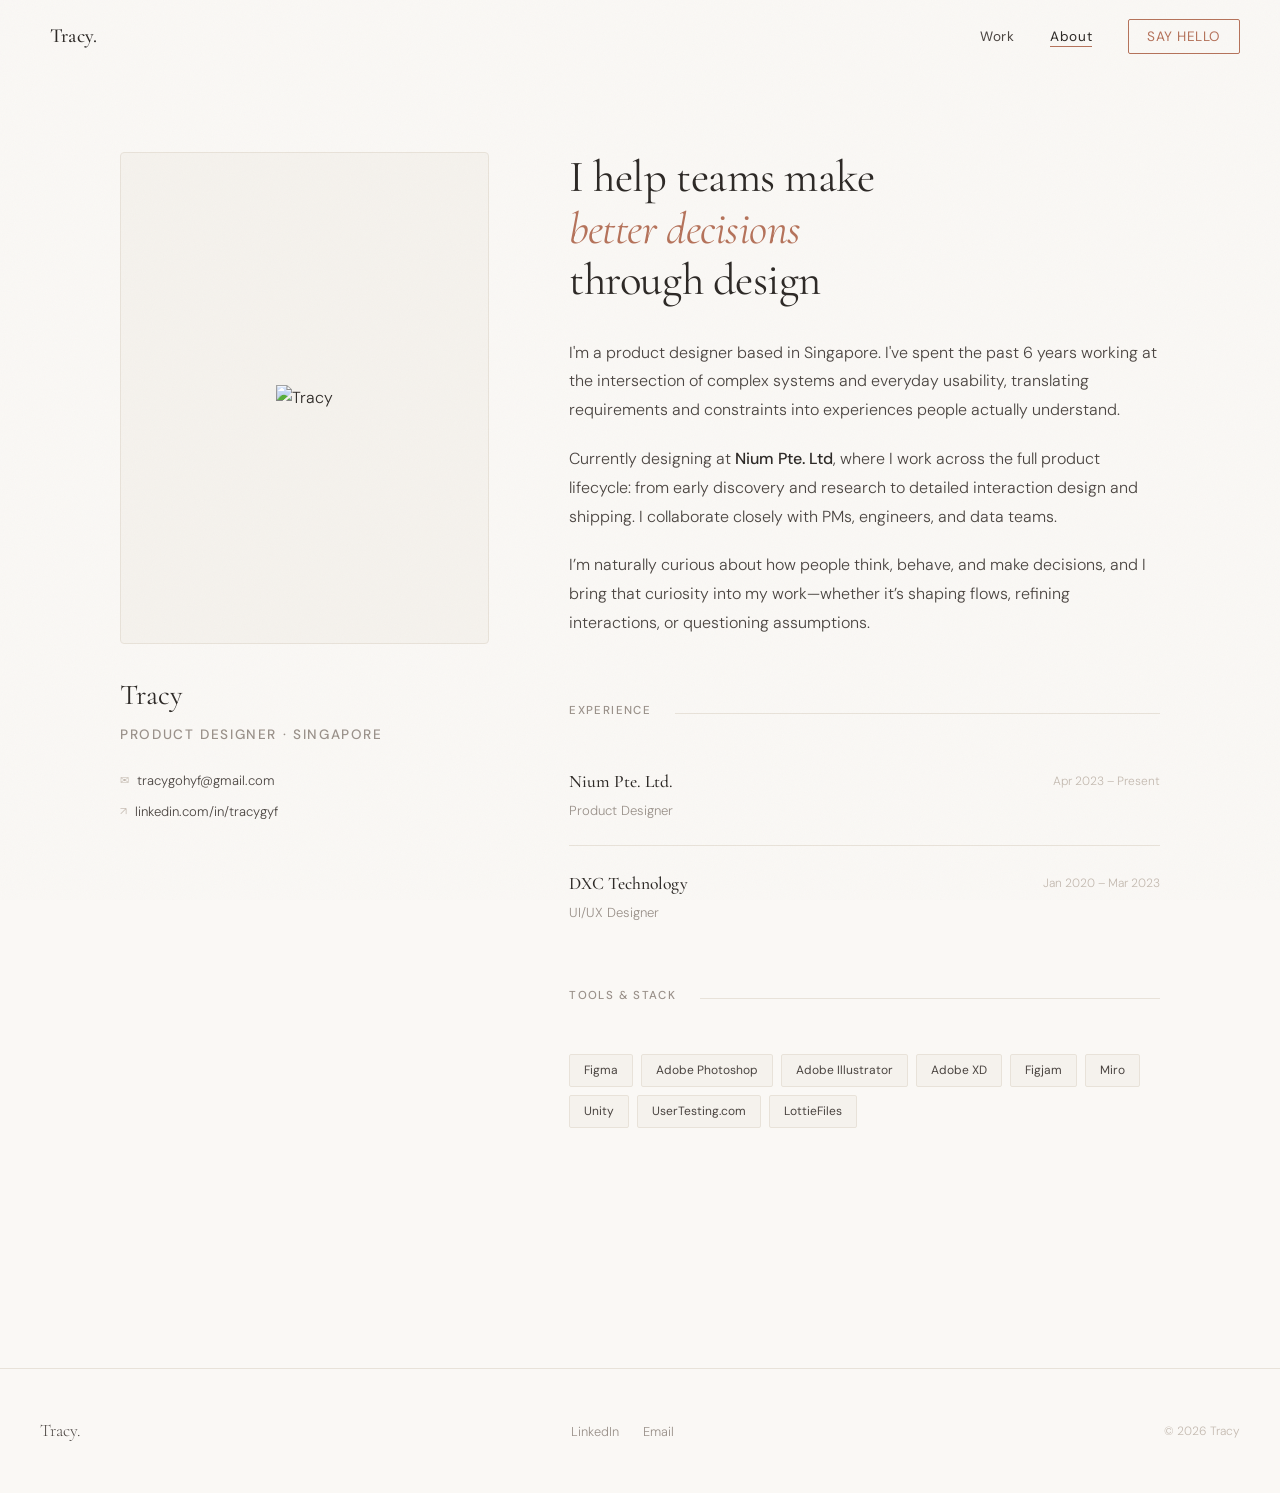
==== about.html @ 662c3955 "Add files via upload" ====
<!DOCTYPE html>
<html lang="en">
<head>
  <meta charset="UTF-8" />
  <meta name="viewport" content="width=device-width, initial-scale=1.0" />
  <title>About — Tracy</title>
  <link rel="preconnect" href="https://fonts.googleapis.com" />
  <link rel="preconnect" href="https://fonts.gstatic.com" crossorigin />
  <link href="https://fonts.googleapis.com/css2?family=Cormorant+Garamond:ital,wght@0,400;0,500;0,600;1,400;1,500&family=DM+Sans:wght@300;400;500&display=swap" rel="stylesheet" />
  <link rel="stylesheet" href="style.css" />
  <style>
    .about-layout {
      display: grid;
      grid-template-columns: 1fr 1.6fr;
      gap: 80px;
      padding: 80px 0 120px;
      align-items: start;
    }
    .about-left { position: sticky; top: calc(var(--nav-h) + 40px); }
    .about-photo {
      aspect-ratio: 3/4;
      background: var(--warm-white);
      border: 1px solid var(--sand);
      border-radius: 4px;
      overflow: hidden;
      margin-bottom: 28px;
      display: flex; align-items: center; justify-content: center;
    }
    .about-photo .placeholder-art {
      font-family: var(--font-display);
      font-size: 6rem;
      color: var(--stone);
      opacity: 0.25;
      user-select: none;
    }
    /* Replace with: <img src="images/tracy.jpg" alt="Tracy" /> */

    .about-name {
      font-family: var(--font-display);
      font-size: 1.8rem;
      font-weight: 400;
      margin-bottom: 6px;
    }
    .about-role { font-size: 0.85rem; color: var(--muted); margin-bottom: 24px; }

    .contact-list { list-style: none; display: flex; flex-direction: column; gap: 10px; }
    .contact-list li { display: flex; align-items: center; gap: 10px; }
    .contact-list a {
      font-size: 0.82rem; color: var(--ink-soft);
      display: flex; align-items: center; gap: 8px;
      transition: color 0.2s;
    }
    .contact-list a:hover { color: var(--accent); }
    .contact-list .icon { font-size: 0.7rem; color: var(--stone); }

    .cv-btn { margin-top: 24px; width: 100%; text-align: center; justify-content: center; }

    /* RIGHT COLUMN */

    .about-section { margin-bottom: 64px; }
    .about-section:last-child { margin-bottom: 0; }

    .about-intro-headline {
      font-family: var(--font-display);
      font-size: clamp(2rem, 3.5vw, 3.2rem);
      font-weight: 400;
      line-height: 1.15;
      letter-spacing: -0.01em;
      margin-bottom: 32px;
    }
    .about-intro-headline em { font-style: italic; color: var(--accent); }

    .about-body p {
      font-size: 1rem;
      line-height: 1.8;
      color: var(--ink-soft);
      margin-bottom: 20px;
    }
    .about-body p:last-child { margin-bottom: 0; }
    .about-body strong { color: var(--ink); font-weight: 500; }

    /* Values */
    .values-grid { display: grid; grid-template-columns: 1fr 1fr; gap: 16px; margin-top: 32px; }
    .value-card {
      padding: 24px;
      background: var(--warm-white);
      border: 1px solid var(--sand);
      border-radius: 4px;
      transition: border-color 0.2s;
    }
    .value-card:hover { border-color: var(--stone); }
    .value-num { font-family: var(--font-display); font-size: 1.8rem; color: var(--accent); opacity: 0.5; line-height: 1; margin-bottom: 10px; }
    .value-title { font-size: 0.85rem; font-weight: 500; margin-bottom: 6px; }
    .value-desc { font-size: 0.8rem; color: var(--muted); line-height: 1.55; }

    /* Experience */
    .exp-list { margin-top: 8px; }
    .exp-item {
      display: grid;
      grid-template-columns: 1fr auto;
      gap: 16px;
      align-items: start;
      padding: 24px 0;
      border-bottom: 1px solid var(--sand);
    }
    .exp-item:first-child { border-top: 0px solid var(--sand); }
    .exp-co { font-family: var(--font-display); font-size: 1.1rem; font-weight: 500; margin-bottom: 4px; }
    .exp-role { font-size: 0.82rem; color: var(--muted); }
    .exp-year { font-size: 0.75rem; color: var(--stone); white-space: nowrap; padding-top: 4px; }

    .numbers-row {
      display: grid; grid-template-columns: repeat(3, 1fr);
      gap: 1px; background: var(--sand);
      border: 1px solid var(--sand); border-radius: 4px; overflow: hidden; margin-bottom: 64px;
    }
    .number-item { background: var(--cream); padding: 36px 24px; text-align: center; }
    .number-value { font-family: var(--font-display); font-size: 2.8rem; font-weight: 400; line-height: 1; margin-bottom: 8px; }
    .number-value span { color: var(--accent); }
    .number-label { font-size: 0.75rem; color: var(--muted); letter-spacing: 0.06em; }
    .tools-row { display: flex; flex-wrap: wrap; gap: 8px; margin-top: 20px; }
    .tool-tag {
      font-size: 0.75rem; font-weight: 400;
      padding: 6px 14px;
      border: 1px solid var(--sand);
      border-radius: 2px;
      color: var(--ink-soft);
      background: var(--warm-white);
      white-space: nowrap;
    }

    @media (max-width: 900px) {
      .about-layout { grid-template-columns: 1fr; gap: 48px; }
      .about-left { position: static; }
      .about-photo { max-width: 280px; }
      .values-grid { grid-template-columns: 1fr; }
    }
  </style>
</head>
<body>
  <nav id="nav">
    <a href="index.html" class="nav-logo">
      <img src="logo.svg" alt="" class="nav-logo-img" />
      Tracy.
    </a>
    <ul class="nav-links">
      <li><a href="index.html">Work</a></li>
      <li><a href="about.html" class="active">About</a></li>
      <li><a href="mailto:tracy@email.com" class="nav-cta">Say hello</a></li>
    </ul>
  </nav>

  <div class="page-content">
    <div class="container">
      <div class="about-layout">

        <!-- LEFT: sticky sidebar -->
        <aside class="about-left fade-up">
          <div class="about-photo">
            <img src="images/tracy.jpg" alt="Tracy" />
          </div>
          <div class="about-name">Tracy</div>
          <div class="about-role label">Product Designer · Singapore</div>

          <ul class="contact-list">
            <li>
              <a href="mailto:tracygohyf@gmail.com">
                <span class="icon">✉</span>
                tracygohyf@gmail.com
              </a>
            </li>
            <li>
              <a href="https://www.linkedin.com/in/tracygyf/" target="_blank">
                <span class="icon">↗</span>
                linkedin.com/in/tracygyf
              </a>
            </li>
            <!--<li>
              <a href="https://www.behance.net/tracygohyf6654" target="_blank">
                <span class="icon">↗</span>
                Behance
              </a>
            </li>-->
          </ul>
        </aside>

        <!-- RIGHT: content -->
        <main class="about-right">

          <!-- INTRO -->
          <div class="about-section fade-up delay-1">
            <h1 class="about-intro-headline">
              I help teams make<br/>
              <em>better decisions</em><br/>
              through design
            </h1>
            <div class="about-body">
              <p>I'm a product designer based in Singapore. I've spent the past 6 years working at the intersection of complex systems and everyday usability, translating requirements and constraints into experiences people actually understand.</p>
              <p>Currently designing at <strong>Nium Pte. Ltd</strong>, where I work across the full product lifecycle: from early discovery and research to detailed interaction design and shipping. I collaborate closely with PMs, engineers, and data teams.</p>
              <p>I’m naturally curious about how people think, behave, and make decisions, and I bring that curiosity into my work—whether it’s shaping flows, refining interactions, or questioning assumptions.</p>
            </div>
          </div>

          <!-- NUMBERS -->
          <!--<div class="numbers-row fade-up delay-2">
            <div class="number-item">
              <div class="number-value">7<span>+</span></div>
              <div class="number-label">Projects shipped</div>
            </div>
            <div class="number-item">
              <div class="number-value">4<span>yr</span></div>
              <div class="number-label">Industry experience</div>
            </div>
            <div class="number-item">
              <div class="number-value">2<span>×</span></div>
              <div class="number-label">Cross-functional teams led</div>
            </div>
          </div> -->

          <!-- EXPERIENCE -->
          <div class="about-section fade-up delay-3">
            <div class="section-header">
              <span class="label">Experience</span>
            </div>
            <div class="exp-list">
              <div class="exp-item"style ="
    padding-top: 0px;"> 
                <div>
                  <div class="exp-co">Nium Pte. Ltd.</div>
                  <div class="exp-role">Product Designer</div>
                </div>
                <div class="exp-year">Apr 2023 – Present</div>
              </div>
              <div class="exp-item" style="
    border-bottom-width: 0px; 
    padding-bottom: 0px;">
                <div>
                  <div class="exp-co">DXC Technology</div>
                  <div class="exp-role">UI/UX Designer</div>
                </div>
                <div class="exp-year">Jan 2020 – Mar 2023</div>
              </div>
            </div>
          </div>

          <!-- TOOLS -->
          <div class="about-section fade-up delay-4">
            <div class="section-header">
              <span class="label">Tools &amp; Stack</span>
            </div>
            <div class="tools-row">
              <span class="tool-tag">Figma</span>
              <span class="tool-tag">Adobe Photoshop</span>
              <span class="tool-tag">Adobe Illustrator</span>
              <span class="tool-tag">Adobe XD</span>
              <span class="tool-tag">Figjam</span>
              <span class="tool-tag">Miro</span>
              <span class="tool-tag">Unity</span>
              <span class="tool-tag">UserTesting.com</span>
              <span class="tool-tag">LottieFiles</span>
            </div>
          </div>

          <!-- CTA -->
          <!--<div class="about-section fade-up delay-5">
            <div style="padding:40px;background:var(--warm-white);border:1px solid var(--sand);border-radius:4px;display:flex;align-items:center;justify-content:space-between;flex-wrap:wrap;gap:24px;">
              <div>
                <p style="font-family:var(--font-display);font-size:1.5rem;font-weight:400;margin-bottom:6px;">Let's work together</p>
                <p style="font-size:0.85rem;color:var(--muted);">Open to new opportunities · Available from Q3 2025</p>
              </div>
              <a href="mailto:tracy@email.com" class="btn btn-primary">Get in touch →</a>
            </div>
          </div>-->

        </main>
      </div>
    </div>
  </div>

    <footer>
    <span class="footer-name">Tracy.</span>
    <ul class="footer-links">
      <li><a href="https://www.linkedin.com/in/tracygyf/" target="_blank">LinkedIn</a></li>
      <li><a href="mailto:tracygohyf@gmail.com">Email</a></li>
    </ul>
    <span class="footer-copy">© 2026 Tracy</span>
  </footer>

  <script>
    const nav = document.getElementById('nav');
    window.addEventListener('scroll', () => nav.classList.toggle('scrolled', window.scrollY > 20));
    const obs = new IntersectionObserver(entries => entries.forEach(e => { if(e.isIntersecting) e.target.style.animationPlayState = 'running'; }), { threshold: 0.08 });
    document.querySelectorAll('.fade-up').forEach(el => { el.style.animationPlayState = 'paused'; obs.observe(el); });
  </script>
</body>
</html>
---- style.css ----
/* ============================================
   DESIGN TOKENS
   ============================================ */
:root {
  --cream: #FAF8F5;
  --warm-white: #F5F2ED;
  --sand: #E8E2D9;
  --stone: #C4BAB0;
  --muted: #9A918A;
  --ink: #2C2825;
  --ink-soft: #4A4440;
  --accent: #B5725A;
  --accent-light: #D4967F;
  --accent-pale: #F2E8E4;

  --font-display: 'Cormorant Garamond', Georgia, serif;
  --font-body: 'DM Sans', sans-serif;

  --max-w: 1120px;
  --nav-h: 72px;

  --ease-soft: cubic-bezier(0.25, 0.46, 0.45, 0.94);
}

/* ============================================
   RESET & BASE
   ============================================ */
*, *::before, *::after { box-sizing: border-box; margin: 0; padding: 0; }

html { font-size: 16px; scroll-behavior: smooth; }

body {
  background: var(--cream);
  color: var(--ink);
  font-family: var(--font-body);
  font-weight: 300;
  line-height: 1.6;
  -webkit-font-smoothing: antialiased;
  position: relative;
  overflow-x: hidden;
}

/* Grain overlay */
body::before {
  content: '';
  position: fixed;
  inset: 0;
  pointer-events: none;
  z-index: 100;
  opacity: 0.03;
  background-image: url("data:image/svg+xml,%3Csvg viewBox='0 0 256 256' xmlns='http://www.w3.org/2000/svg'%3E%3Cfilter id='noise'%3E%3CfeTurbulence type='fractalNoise' baseFrequency='0.9' numOctaves='4' stitchTiles='stitch'/%3E%3C/filter%3E%3Crect width='100%25' height='100%25' filter='url(%23noise)'/%3E%3C/svg%3E");
  background-size: 256px 256px;
}

a { color: inherit; text-decoration: none; }
img { display: block; max-width: 100%; }

/* ============================================
   TYPOGRAPHY
   ============================================ */
.display {
  font-family: var(--font-display);
  font-weight: 400;
  line-height: 1.1;
  letter-spacing: -0.01em;
}

.label {
  font-family: var(--font-body);
  font-size: 0.72rem;
  font-weight: 500;
  letter-spacing: 0.12em;
  text-transform: uppercase;
  color: var(--muted);
}

/* ============================================
   NAV
   ============================================ */
nav {
  position: fixed;
  top: 0; left: 0; right: 0;
  height: var(--nav-h);
  z-index: 50;
  display: flex;
  align-items: center;
  padding: 0 40px;
  justify-content: space-between;
  background: rgba(250, 248, 245, 0.88);
  backdrop-filter: blur(12px);
  -webkit-backdrop-filter: blur(12px);
  border-bottom: 1px solid transparent;
  transition: border-color 0.3s var(--ease-soft);
}

nav.scrolled {
  border-bottom-color: var(--sand);
}

.nav-logo {
  display: flex;
  align-items: center;
  gap: 10px;
  font-family: var(--font-display);
  font-size: 1.25rem;
  font-weight: 500;
  letter-spacing: 0.01em;
  color: var(--ink);
  transition: color 0.2s;
}
.nav-logo:hover { color: var(--accent); }

.nav-logo-img {
  height: 28px;
  width: auto;
  display: block;
  /* Tint the logo to match accent on hover */
  transition: filter 0.2s;
}
.nav-logo:hover .nav-logo-img {
  filter: brightness(0) saturate(100%) invert(45%) sepia(30%) saturate(600%) hue-rotate(330deg);
}

.nav-links {
  display: flex;
  align-items: center;
  gap: 36px;
  list-style: none;
}

.nav-links a {
  font-size: 0.85rem;
  font-weight: 400;
  letter-spacing: 0.04em;
  color: var(--ink-soft);
  position: relative;
  transition: color 0.2s;
}

.nav-links a::after {
  content: '';
  position: absolute;
  bottom: -2px; left: 0;
  width: 0; height: 1px;
  background: var(--accent);
  transition: width 0.25s var(--ease-soft);
}

.nav-links a:hover,
.nav-links a.active {
  color: var(--ink);
}
.nav-links a:hover::after,
.nav-links a.active::after {
  width: 100%;
}

.nav-cta {
  font-size: 0.8rem;
  font-weight: 500;
  letter-spacing: 0.06em;
  text-transform: uppercase;
  color: var(--accent) !important;
  border: 1px solid var(--accent);
  padding: 8px 18px;
  border-radius: 2px;
  transition: background 0.2s, color 0.2s !important;
}
.nav-cta::after { display: none !important; }
.nav-cta:hover {
  background: var(--accent) !important;
  color: var(--cream) !important;
}

/* ============================================
   PAGE WRAPPER
   ============================================ */
.page-content {
  padding-top: var(--nav-h);
  min-height: 100vh;
}

.container {
  max-width: var(--max-w);
  margin: 0 auto;
  padding: 0 40px;
}

/* ============================================
   SECTION HEADERS
   ============================================ */
.section-header {
  display: flex;
  align-items: baseline;
  gap: 24px;
  margin-bottom: 48px;
}

.section-header::after {
  content: '';
  flex: 1;
  height: 1px;
  background: var(--sand);
}

/* ============================================
   PROJECT CARDS
   ============================================ */
.project-card {
  display: block;
  position: relative;
  overflow: hidden;
  background: var(--warm-white);
  border: 1px solid var(--sand);
  border-radius: 4px;
  transition: border-color 0.3s var(--ease-soft), transform 0.3s var(--ease-soft), box-shadow 0.3s var(--ease-soft);
  cursor: pointer;
}

.project-card:hover {
  border-color: var(--stone);
  transform: translateY(-3px);
  box-shadow: 0 16px 40px rgba(44, 40, 37, 0.08);
}

.project-card-image {
  height: 280px;
  background: var(--sand);
  overflow: hidden;
  position: relative;
}

.project-card-image img {
  width: 100%;
  height: 100%;
  object-fit: cover;
  display: block;
}

.project-card:hover .project-card-image img {
  transform: scale(1.03);
}

/* Placeholder for missing images */
.project-card-image.placeholder {
  display: flex;
  align-items: center;
  justify-content: center;
}
.project-card-image.placeholder span {
  font-family: var(--font-display);
  font-size: 2.5rem;
  color: var(--stone);
  opacity: 0.4;
}

.cs-screenshot-slot video {
  width: 100%;
  display: block;
  border-radius: 8px;
}

.project-card-body {
  padding: 20px 24px 24px;
}

.project-card-meta {
  display: flex;
  align-items: center;
  gap: 10px;
  margin-bottom: 10px;
  flex-wrap: wrap;
}

.tag {
  display: inline-block;
  font-size: 0.68rem;
  font-weight: 500;
  letter-spacing: 0.1em;
  text-transform: uppercase;
  color: var(--muted);
  background: var(--sand);
  padding: 3px 9px;
  border-radius: 2px;
}

.tag.accent {
  background: var(--accent-pale);
  color: var(--accent);
}

.project-card-title {
  font-family: var(--font-display);
  font-size: 1.4rem;
  font-weight: 500;
  line-height: 1.2;
  margin-bottom: 8px;
  color: var(--ink);
  transition: color 0.2s;
}
.project-card:hover .project-card-title { color: var(--accent); }

.project-card-desc {
  font-size: 0.85rem;
  color: var(--muted);
  line-height: 1.55;
}

.project-card-footer {
  display: flex;
  align-items: center;
  justify-content: space-between;
  padding: 14px 24px;
  border-top: 1px solid var(--sand);
  font-size: 0.78rem;
  color: var(--muted);
}

.project-card-footer .arrow {
  color: var(--accent);
  font-size: 1rem;
  transition: transform 0.2s var(--ease-soft);
}
.project-card:hover .project-card-footer .arrow {
  transform: translate(3px, -1px);
}

/* ============================================
   FOOTER
   ============================================ */
footer {
  margin-top: 120px;
  padding: 48px 40px;
  border-top: 1px solid var(--sand);
  display: flex;
  align-items: center;
  justify-content: space-between;
  flex-wrap: wrap;
  gap: 16px;
  max-width: 100%;
}

.footer-name {
  font-family: var(--font-display);
  font-size: 1.1rem;
  color: var(--ink-soft);
}

.footer-links {
  display: flex;
  gap: 24px;
  list-style: none;
}

.footer-links a {
  font-size: 0.8rem;
  color: var(--muted);
  transition: color 0.2s;
}
.footer-links a:hover { color: var(--accent); }

.footer-copy {
  font-size: 0.75rem;
  color: var(--stone);
}

/* ============================================
   BUTTONS
   ============================================ */
.btn {
  display: inline-flex;
  align-items: center;
  gap: 8px;
  font-family: var(--font-body);
  font-size: 0.8rem;
  font-weight: 500;
  letter-spacing: 0.08em;
  text-transform: uppercase;
  cursor: pointer;
  border-radius: 2px;
  transition: all 0.2s var(--ease-soft);
}

.btn-primary {
  background: var(--accent);
  color: var(--cream);
  padding: 14px 28px;
  border: 1px solid var(--accent);
}
.btn-primary:hover {
  background: #A3634D;
  border-color: #A3634D;
}

.btn-outline {
  background: transparent;
  color: var(--ink);
  padding: 13px 27px;
  border: 1px solid var(--sand);
}
.btn-outline:hover {
  border-color: var(--stone);
  background: var(--warm-white);
}

/* ============================================
   FADE-IN ANIMATION
   ============================================ */
.fade-up {
  opacity: 0;
  transform: translateY(20px);
  animation: fadeUp 0.7s var(--ease-soft) forwards;
}

@keyframes fadeUp {
  to { opacity: 1; transform: translateY(0); }
}

.delay-1 { animation-delay: 0.1s; }
.delay-2 { animation-delay: 0.2s; }
.delay-3 { animation-delay: 0.3s; }
.delay-4 { animation-delay: 0.4s; }
.delay-5 { animation-delay: 0.5s; }
.delay-6 { animation-delay: 0.6s; }

/* ============================================
   RESPONSIVE
   ============================================ */
@media (max-width: 768px) {
  nav { padding: 0 20px; }
  .container { padding: 0 20px; }
  footer { padding: 40px 20px; flex-direction: column; align-items: flex-start; }

  .nav-links { gap: 20px; }
  .nav-links .nav-cta { display: none; }
  .project-card-image {
  height: 220px;
}

.project-card-image img {
  width: 100%;
  height: 100%;
  object-fit: cover;
  object-position: center;
}
}
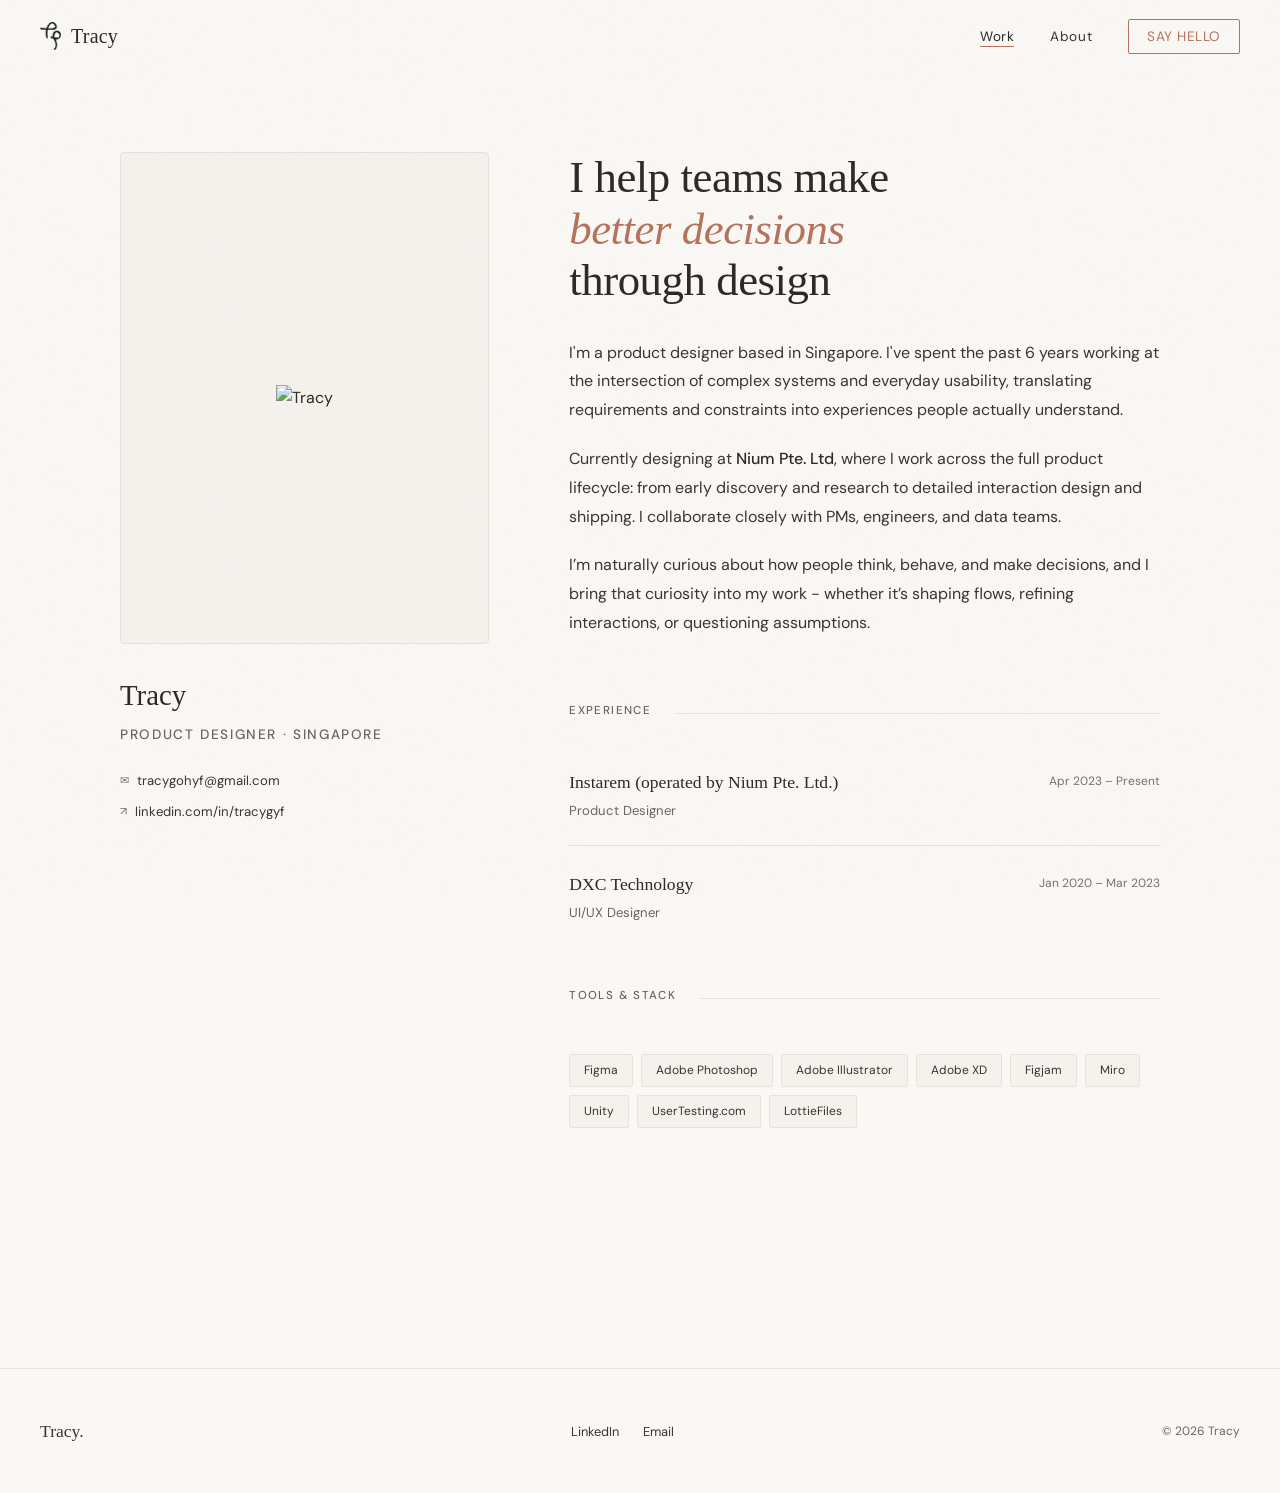
==== commit 8b3a60ae: "Add files via upload" ====
--- a/about.html
+++ b/about.html
@@ -137,15 +137,16 @@
   </style>
 </head>
 <body>
+  
   <nav id="nav">
     <a href="index.html" class="nav-logo">
-      <img src="logo.svg" alt="" class="nav-logo-img" />
-      Tracy.
+      <!-- Replace logo.svg with your actual file name -->
+      <img src="logo.png" alt="" class="nav-logo-img" /> Tracy
     </a>
     <ul class="nav-links">
-      <li><a href="index.html">Work</a></li>
-      <li><a href="about.html" class="active">About</a></li>
-      <li><a href="mailto:tracy@email.com" class="nav-cta">Say hello</a></li>
+      <li><a href="index.html" class="active">Work</a></li>
+      <li><a href="about.html">About</a></li>
+      <li><a href="mailto:tracygohyf@gmail.com" class="nav-cta">Say hello</a></li>
     </ul>
   </nav>
 
@@ -196,7 +197,7 @@
             <div class="about-body">
               <p>I'm a product designer based in Singapore. I've spent the past 6 years working at the intersection of complex systems and everyday usability, translating requirements and constraints into experiences people actually understand.</p>
               <p>Currently designing at <strong>Nium Pte. Ltd</strong>, where I work across the full product lifecycle: from early discovery and research to detailed interaction design and shipping. I collaborate closely with PMs, engineers, and data teams.</p>
-              <p>I’m naturally curious about how people think, behave, and make decisions, and I bring that curiosity into my work—whether it’s shaping flows, refining interactions, or questioning assumptions.</p>
+              <p>I’m naturally curious about how people think, behave, and make decisions, and I bring that curiosity into my work - whether it’s shaping flows, refining interactions, or questioning assumptions.</p>
             </div>
           </div>
 
@@ -225,7 +226,7 @@
               <div class="exp-item"style ="
     padding-top: 0px;"> 
                 <div>
-                  <div class="exp-co">Nium Pte. Ltd.</div>
+                  <div class="exp-co">Instarem (operated by Nium Pte. Ltd.)</div>
                   <div class="exp-role">Product Designer</div>
                 </div>
                 <div class="exp-year">Apr 2023 – Present</div>
--- a/style.css
+++ b/style.css
@@ -5,15 +5,15 @@
   --cream: #FAF8F5;
   --warm-white: #F5F2ED;
   --sand: #E8E2D9;
-  --stone: #C4BAB0;
-  --muted: #9A918A;
+  --stone: #7A7068;      /* was #C4BAB0 — much darker for small labels */
+  --muted: #6B6460;      /* was #9A918A — darker for better contrast */
   --ink: #2C2825;
-  --ink-soft: #4A4440;
+  --ink-soft: #3A3330;   /* was #4A4440 — darker for body text */
   --accent: #B5725A;
   --accent-light: #D4967F;
   --accent-pale: #F2E8E4;
 
-  --font-display: 'Cormorant Garamond', Georgia, serif;
+  --font-display: 'DM Serif Display', Georgia, serif;
   --font-body: 'DM Sans', sans-serif;
 
   --max-w: 1120px;
@@ -33,7 +33,7 @@
   background: var(--cream);
   color: var(--ink);
   font-family: var(--font-body);
-  font-weight: 300;
+  font-weight: 400;
   line-height: 1.6;
   -webkit-font-smoothing: antialiased;
   position: relative;
@@ -60,7 +60,7 @@
    ============================================ */
 .display {
   font-family: var(--font-display);
-  font-weight: 400;
+  font-weight: 500;
   line-height: 1.1;
   letter-spacing: -0.01em;
 }
@@ -301,8 +301,8 @@
 .project-card:hover .project-card-title { color: var(--accent); }
 
 .project-card-desc {
-  font-size: 0.85rem;
-  color: var(--muted);
+  font-size: 0.88rem;
+  color: var(--ink-soft);
   line-height: 1.55;
 }
 
@@ -354,14 +354,14 @@
 
 .footer-links a {
   font-size: 0.8rem;
-  color: var(--muted);
+  color: var(--ink-soft);
   transition: color 0.2s;
 }
 .footer-links a:hover { color: var(--accent); }
 
 .footer-copy {
   font-size: 0.75rem;
-  color: var(--stone);
+  color: var(--muted);
 }
 
 /* ============================================
@@ -424,8 +424,22 @@
 .delay-6 { animation-delay: 0.6s; }
 
 /* ============================================
-   RESPONSIVE
-   ============================================ */
+   GLOBAL HEADING WEIGHTS
+   ============================================ */
+h1, h2, h3, h4, h5 {
+  font-family: var(--font-display);
+  font-weight: 600;
+}
+
+/* Nav links slightly darker */
+.nav-links a {
+  color: var(--ink-soft);
+}
+
+/* Project card footer text darker */
+.project-card-footer {
+  color: var(--ink-soft);
+}
 @media (max-width: 768px) {
   nav { padding: 0 20px; }
   .container { padding: 0 20px; }
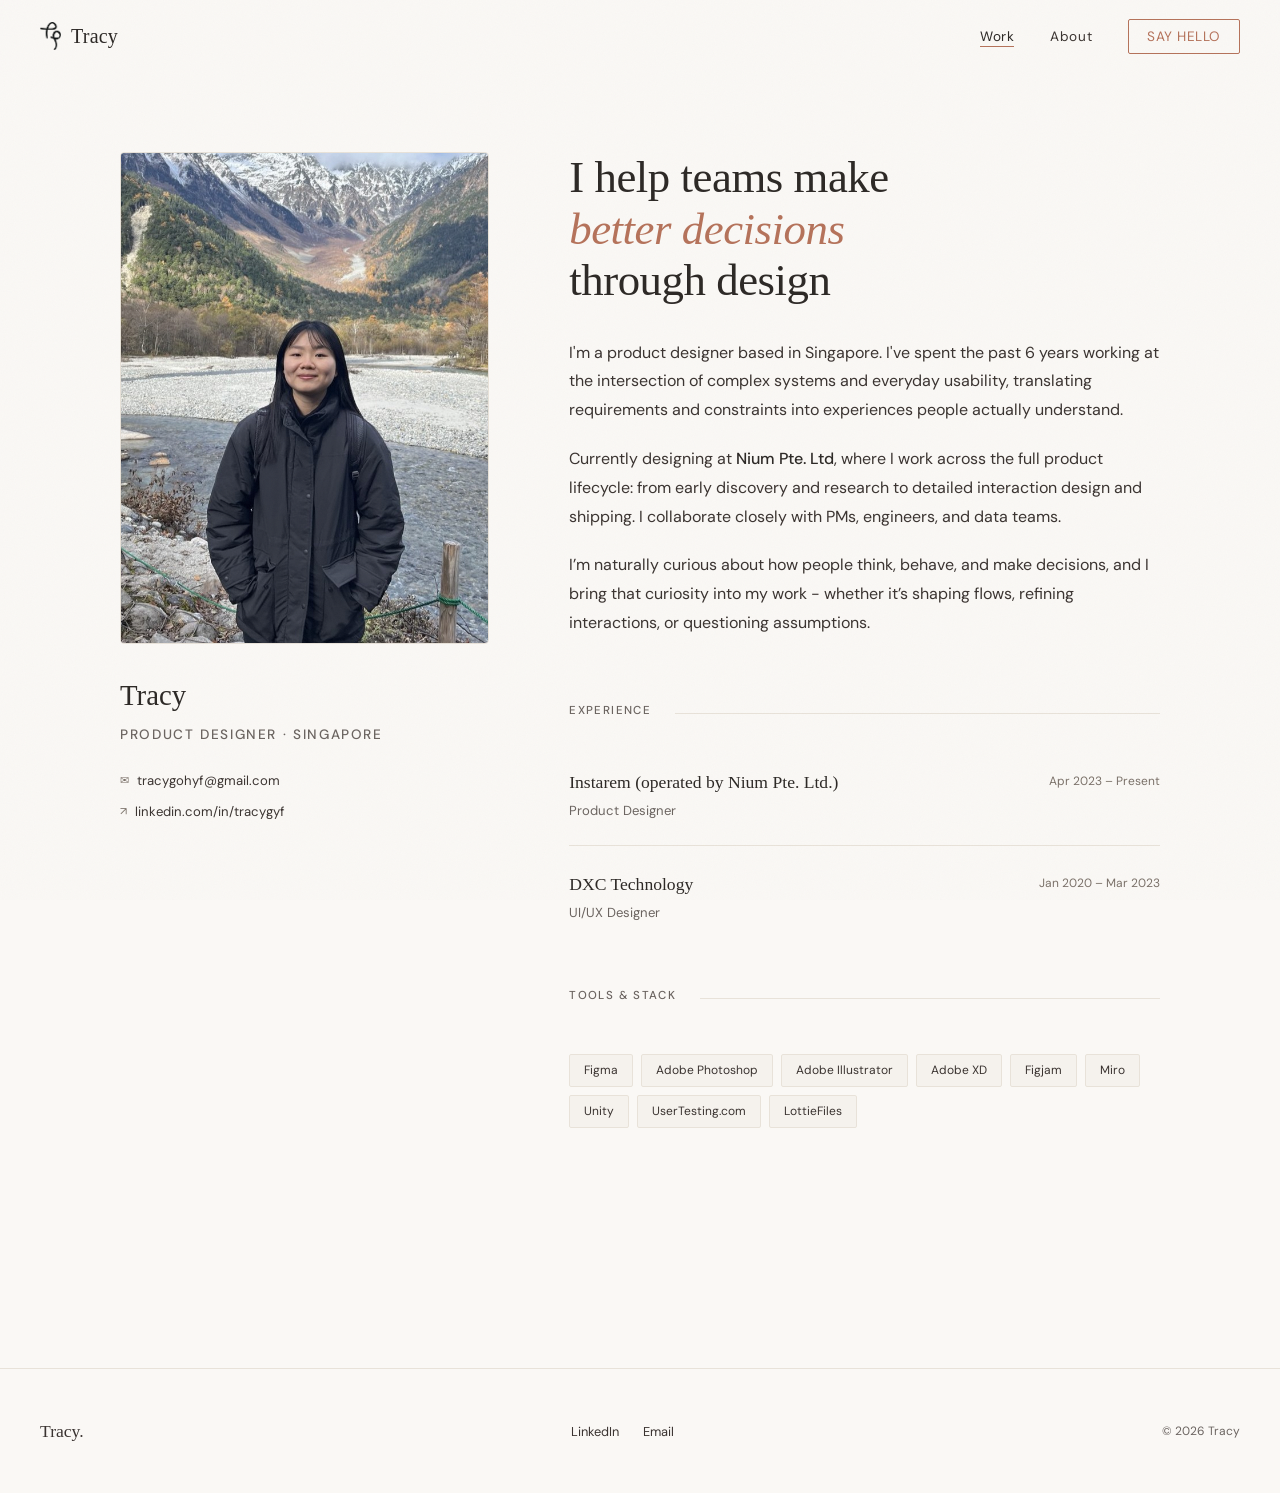
==== commit f27e648f: "Add files via upload" ====
--- a/about.html
+++ b/about.html
@@ -8,6 +8,7 @@
   <link rel="preconnect" href="https://fonts.gstatic.com" crossorigin />
   <link href="https://fonts.googleapis.com/css2?family=Cormorant+Garamond:ital,wght@0,400;0,500;0,600;1,400;1,500&family=DM+Sans:wght@300;400;500&display=swap" rel="stylesheet" />
   <link rel="stylesheet" href="style.css" />
+  <link rel="icon" type="image/png" href="logo-head.png" />
   <style>
     .about-layout {
       display: grid;
--- a/style.css
+++ b/style.css
@@ -458,3 +458,43 @@
   object-position: center;
 }
 }
+
+/* ============================================
+   PROCESS STEP
+   ============================================ */
+.cs-process-step {
+  margin-top: 48px;
+}
+.cs-process-step-header {
+  display: flex;
+  align-items: baseline;
+  gap: 12px;
+  margin-bottom: 12px;
+}
+.cs-process-step-num {
+  font-family: var(--font-display);
+  font-size: 2rem;
+  color: var(--accent);
+  opacity: 1;
+  font-weight: 400;
+  flex-shrink: 0;
+}
+.cs-process-step-title {
+  font-family: var(--font-display);
+  font-size: clamp(1.2rem, 2vw, 1.5rem);
+  font-weight: 500;
+  color: var(--ink);
+  line-height: 1.2;
+  margin: 0;
+}
+.cs-process-img {
+  display: block;
+  width: 100%;
+  margin-top: 24px;
+  margin-bottom: 24px;
+  border-radius: 8px;
+  aspect-ratio: unset;
+  object-fit: cover;
+  background: rgba(255, 255, 255, 0);
+  border: 0px solid var(--sand);
+}
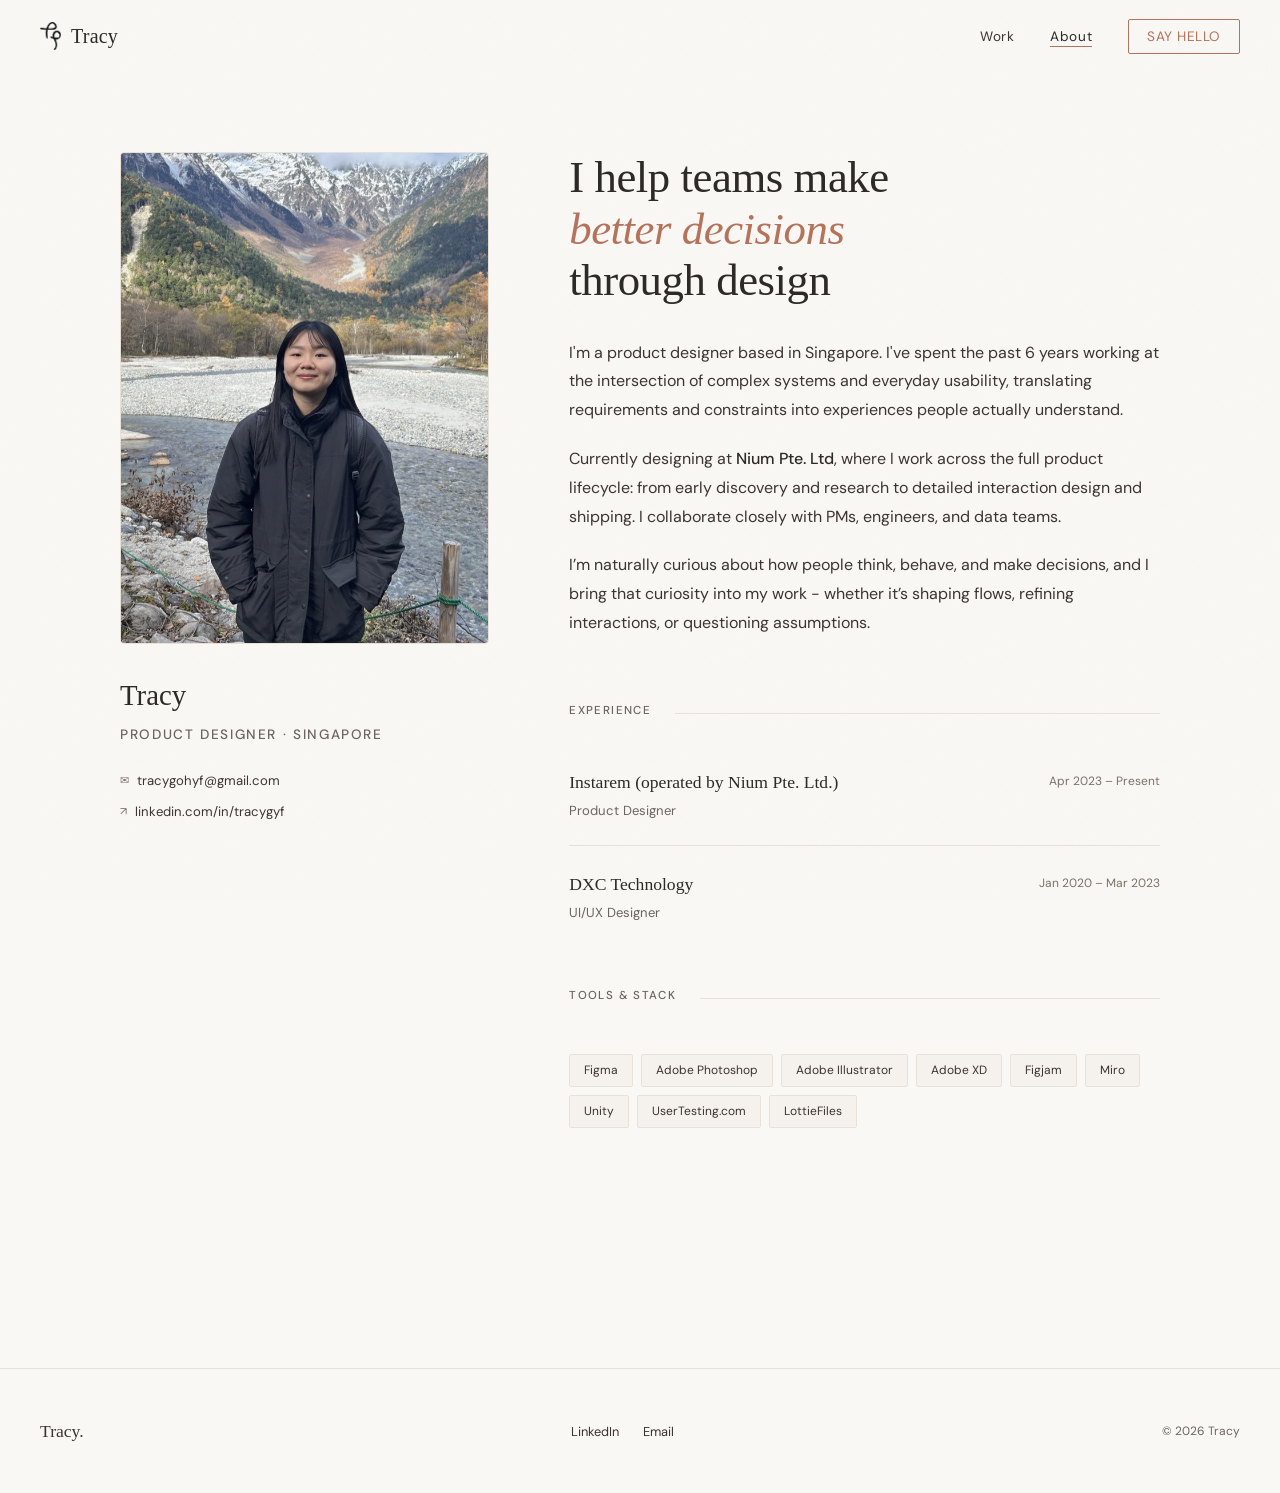
==== commit 46a877c8: "Add files via upload" ====
--- a/about.html
+++ b/about.html
@@ -145,8 +145,8 @@
       <img src="logo.png" alt="" class="nav-logo-img" /> Tracy
     </a>
     <ul class="nav-links">
-      <li><a href="index.html" class="active">Work</a></li>
-      <li><a href="about.html">About</a></li>
+      <li><a href="index.html">Work</a></li>
+      <li><a href="about.html" class="active">About</a></li>
       <li><a href="mailto:tracygohyf@gmail.com" class="nav-cta">Say hello</a></li>
     </ul>
   </nav>
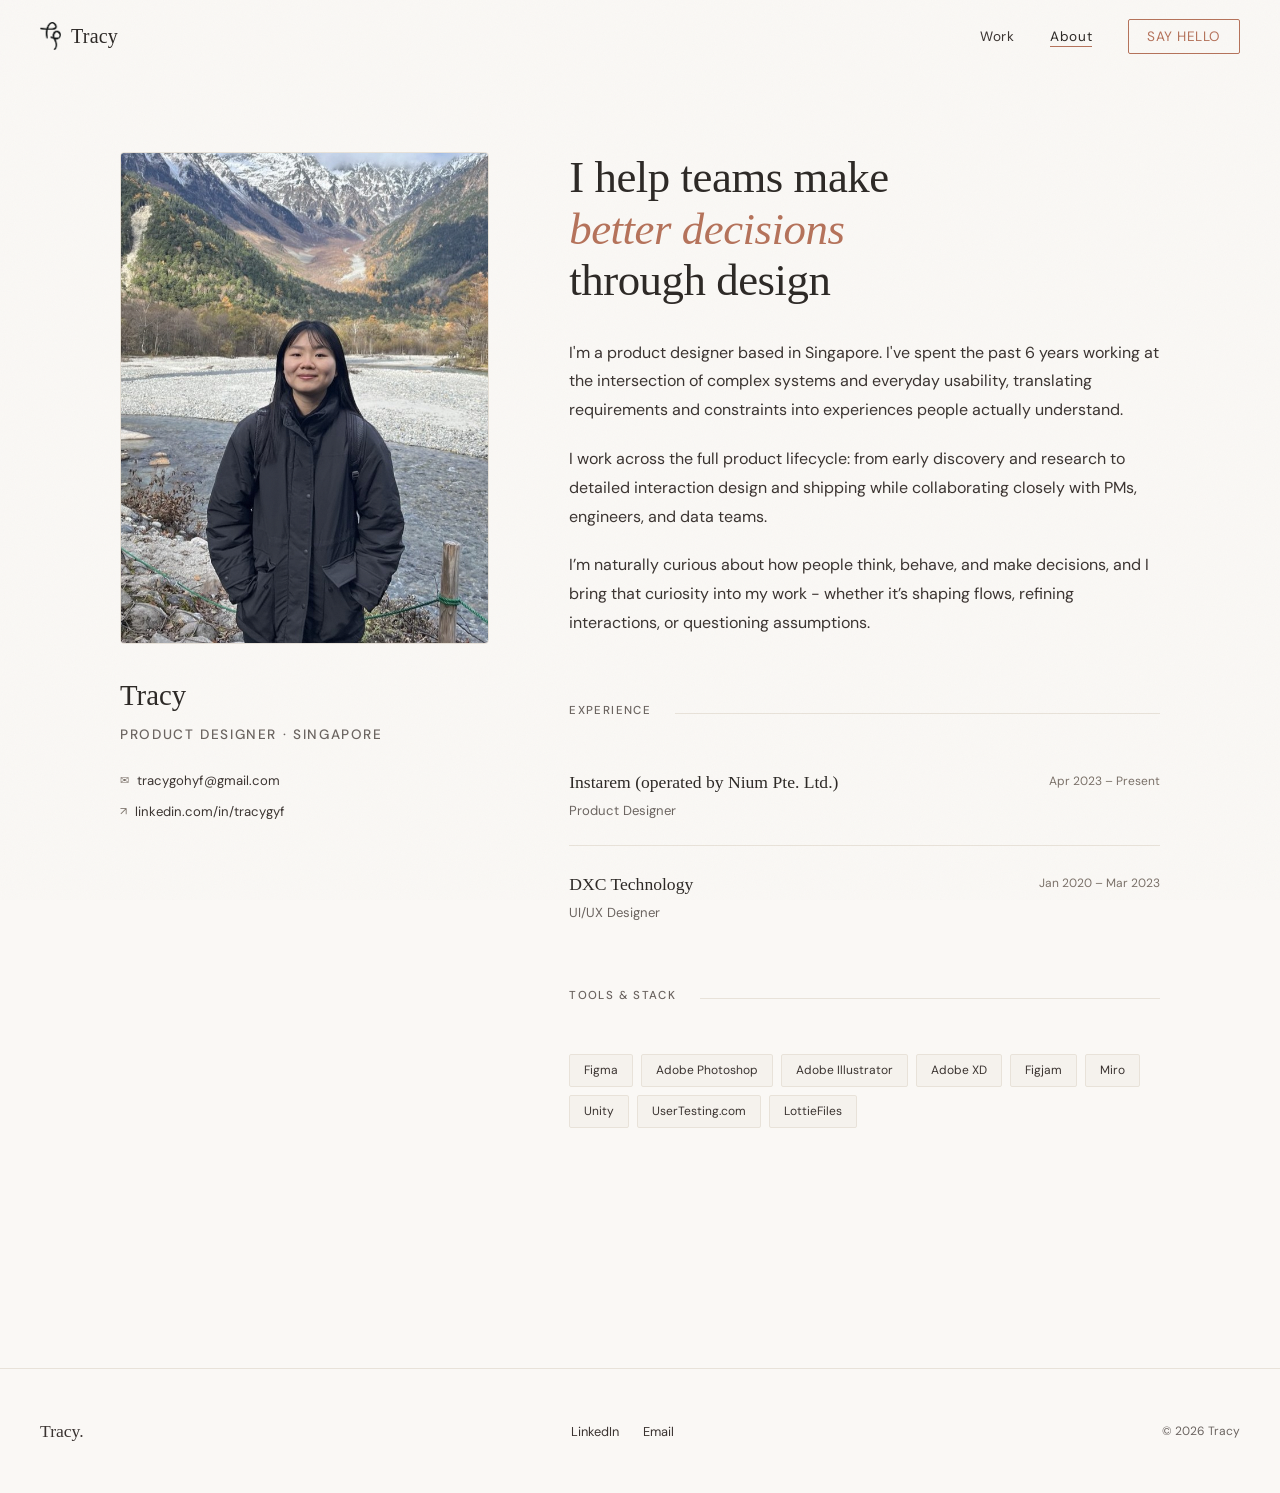
==== commit 3be39888: "Add files via upload" ====
--- a/about.html
+++ b/about.html
@@ -197,7 +197,7 @@
             </h1>
             <div class="about-body">
               <p>I'm a product designer based in Singapore. I've spent the past 6 years working at the intersection of complex systems and everyday usability, translating requirements and constraints into experiences people actually understand.</p>
-              <p>Currently designing at <strong>Nium Pte. Ltd</strong>, where I work across the full product lifecycle: from early discovery and research to detailed interaction design and shipping. I collaborate closely with PMs, engineers, and data teams.</p>
+              <p>I work across the full product lifecycle: from early discovery and research to detailed interaction design and shipping while collaborating closely with PMs, engineers, and data teams.</p>
               <p>I’m naturally curious about how people think, behave, and make decisions, and I bring that curiosity into my work - whether it’s shaping flows, refining interactions, or questioning assumptions.</p>
             </div>
           </div>
--- a/style.css
+++ b/style.css
@@ -497,4 +497,15 @@
   object-fit: cover;
   background: rgba(255, 255, 255, 0);
   border: 0px solid var(--sand);
+}
+
+/*handle mobile viewport height issue*/
+@supports (-webkit-touch-callout: none) {
+  .page-content {
+    padding-top: calc(var(--nav-h) + env(safe-area-inset-top));
+  }
+  nav {
+    padding-top: env(safe-area-inset-top);
+    height: calc(var(--nav-h) + env(safe-area-inset-top));
+  }
 }
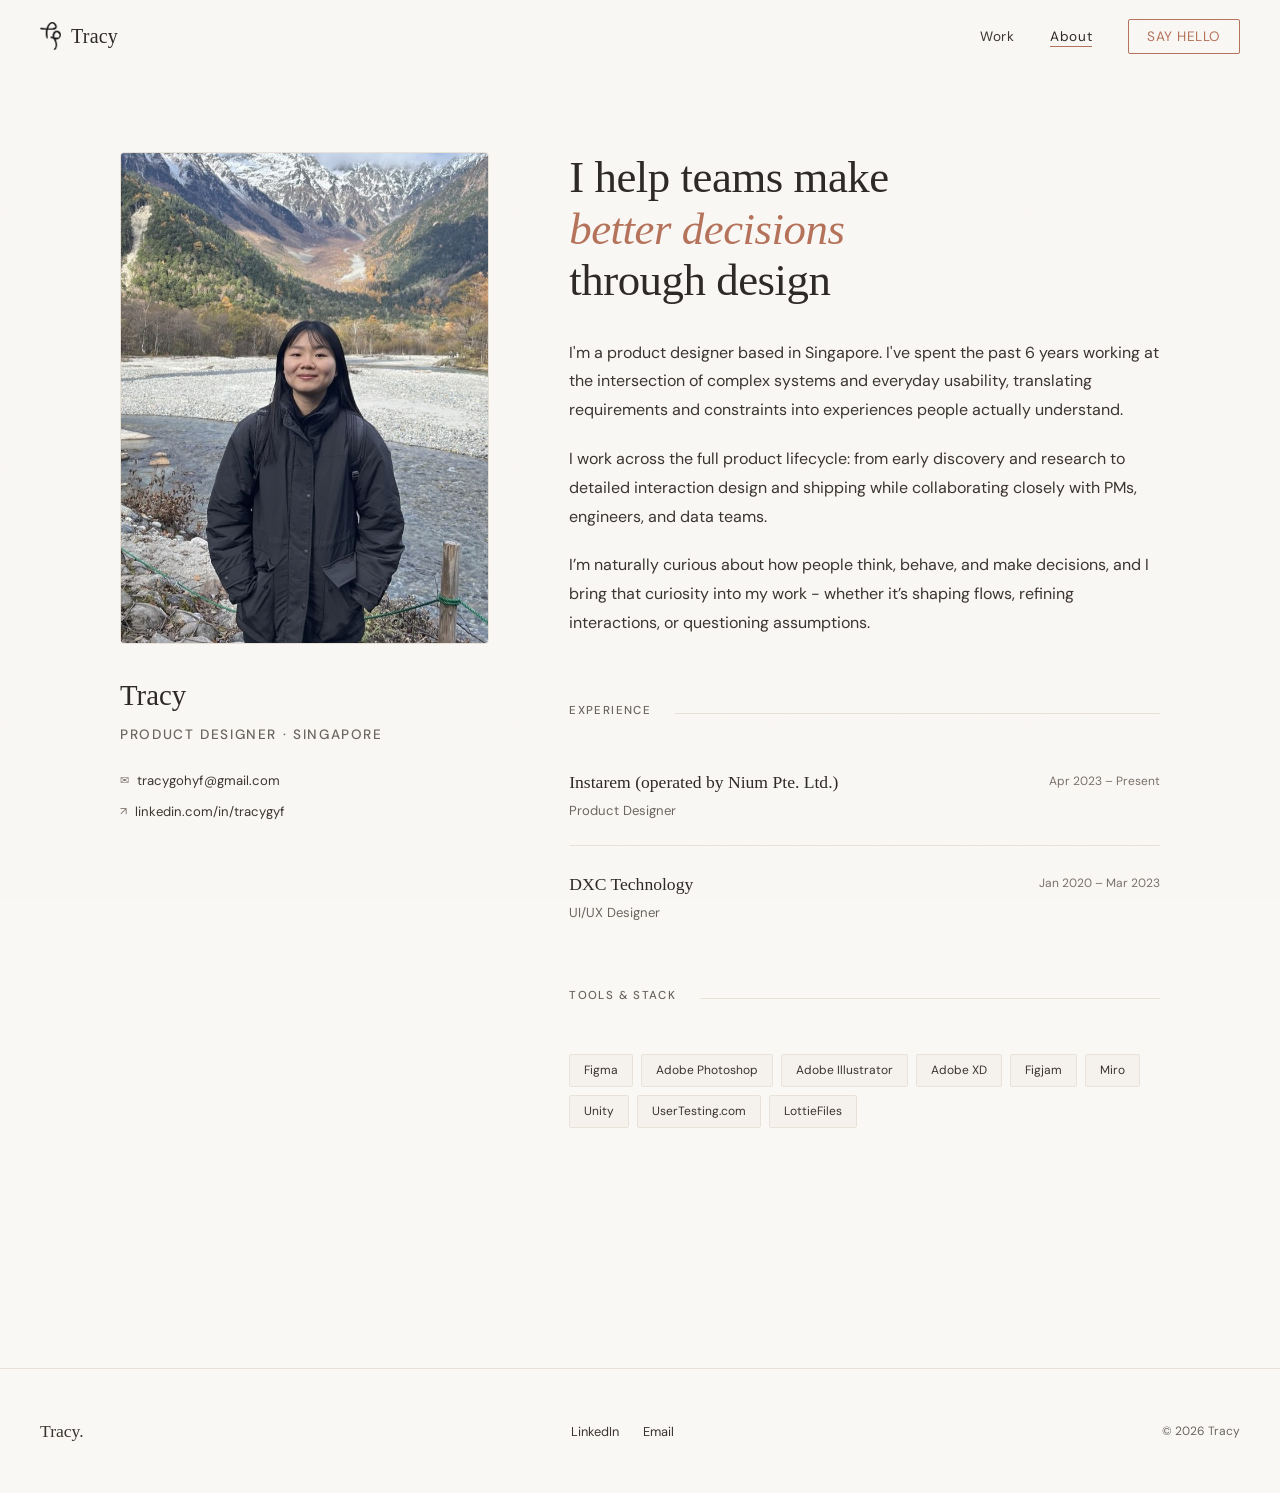
==== commit c8ef0f38: "Add files via upload" ====
--- a/about.html
+++ b/about.html
@@ -2,7 +2,7 @@
 <html lang="en">
 <head>
   <meta charset="UTF-8" />
-  <meta name="viewport" content="width=device-width, initial-scale=1.0" />
+  <meta name="viewport" content="width=device-width, initial-scale=1.0, viewport-fit=cover" />
   <title>About — Tracy</title>
   <link rel="preconnect" href="https://fonts.googleapis.com" />
   <link rel="preconnect" href="https://fonts.gstatic.com" crossorigin />
--- a/style.css
+++ b/style.css
@@ -27,7 +27,7 @@
    ============================================ */
 *, *::before, *::after { box-sizing: border-box; margin: 0; padding: 0; }
 
-html { font-size: 16px; scroll-behavior: smooth; }
+html { font-size: 16px; scroll-behavior: smooth; background: var(--cream); }
 
 body {
   background: var(--cream);
@@ -38,6 +38,8 @@
   -webkit-font-smoothing: antialiased;
   position: relative;
   overflow-x: hidden;
+  background-attachment: fixed; /* add this */
+
 }
 
 /* Grain overlay */
@@ -77,7 +79,9 @@
 /* ============================================
    NAV
    ============================================ */
-nav {
+
+
+  nav {
   position: fixed;
   top: 0; left: 0; right: 0;
   height: var(--nav-h);
@@ -85,13 +89,16 @@
   display: flex;
   align-items: center;
   padding: 0 40px;
+  padding-top: env(safe-area-inset-top);/* extends into safe area*/
+  height: calc(var(--nav-h) + env(safe-area-inset-top)); /* taller to fill gap*/
   justify-content: space-between;
-  background: rgba(250, 248, 245, 0.88);
-  backdrop-filter: blur(12px);
-  -webkit-backdrop-filter: blur(12px);
+  background: var(--cream); /*rgba(250,248,245,0.88)*/
+  /*backdrop-filter: blur(12px);
+  -webkit-backdrop-filter: blur(12px);*/
   border-bottom: 1px solid transparent;
   transition: border-color 0.3s var(--ease-soft);
-}
+} 
+
 
 nav.scrolled {
   border-bottom-color: var(--sand);
@@ -176,7 +183,7 @@
    PAGE WRAPPER
    ============================================ */
 .page-content {
-  padding-top: var(--nav-h);
+  padding-top: calc(var(--nav-h) + env(safe-area-inset-top));
   min-height: 100vh;
 }
 
@@ -441,7 +448,8 @@
   color: var(--ink-soft);
 }
 @media (max-width: 768px) {
-  nav { padding: 0 20px; }
+  nav { padding: 0 20px; 
+    padding-top: env(safe-area-inset-top);}
   .container { padding: 0 20px; }
   footer { padding: 40px 20px; flex-direction: column; align-items: flex-start; }
 
@@ -500,12 +508,11 @@
 }
 
 /*handle mobile viewport height issue*/
-@supports (-webkit-touch-callout: none) {
-  .page-content {
-    padding-top: calc(var(--nav-h) + env(safe-area-inset-top));
-  }
-  nav {
-    padding-top: env(safe-area-inset-top);
-    height: calc(var(--nav-h) + env(safe-area-inset-top));
-  }
+
+.cs-section,
+.hero,
+.selected-work,
+.page-content {
+  background-color: var(--cream);
+  position: relative;
 }
